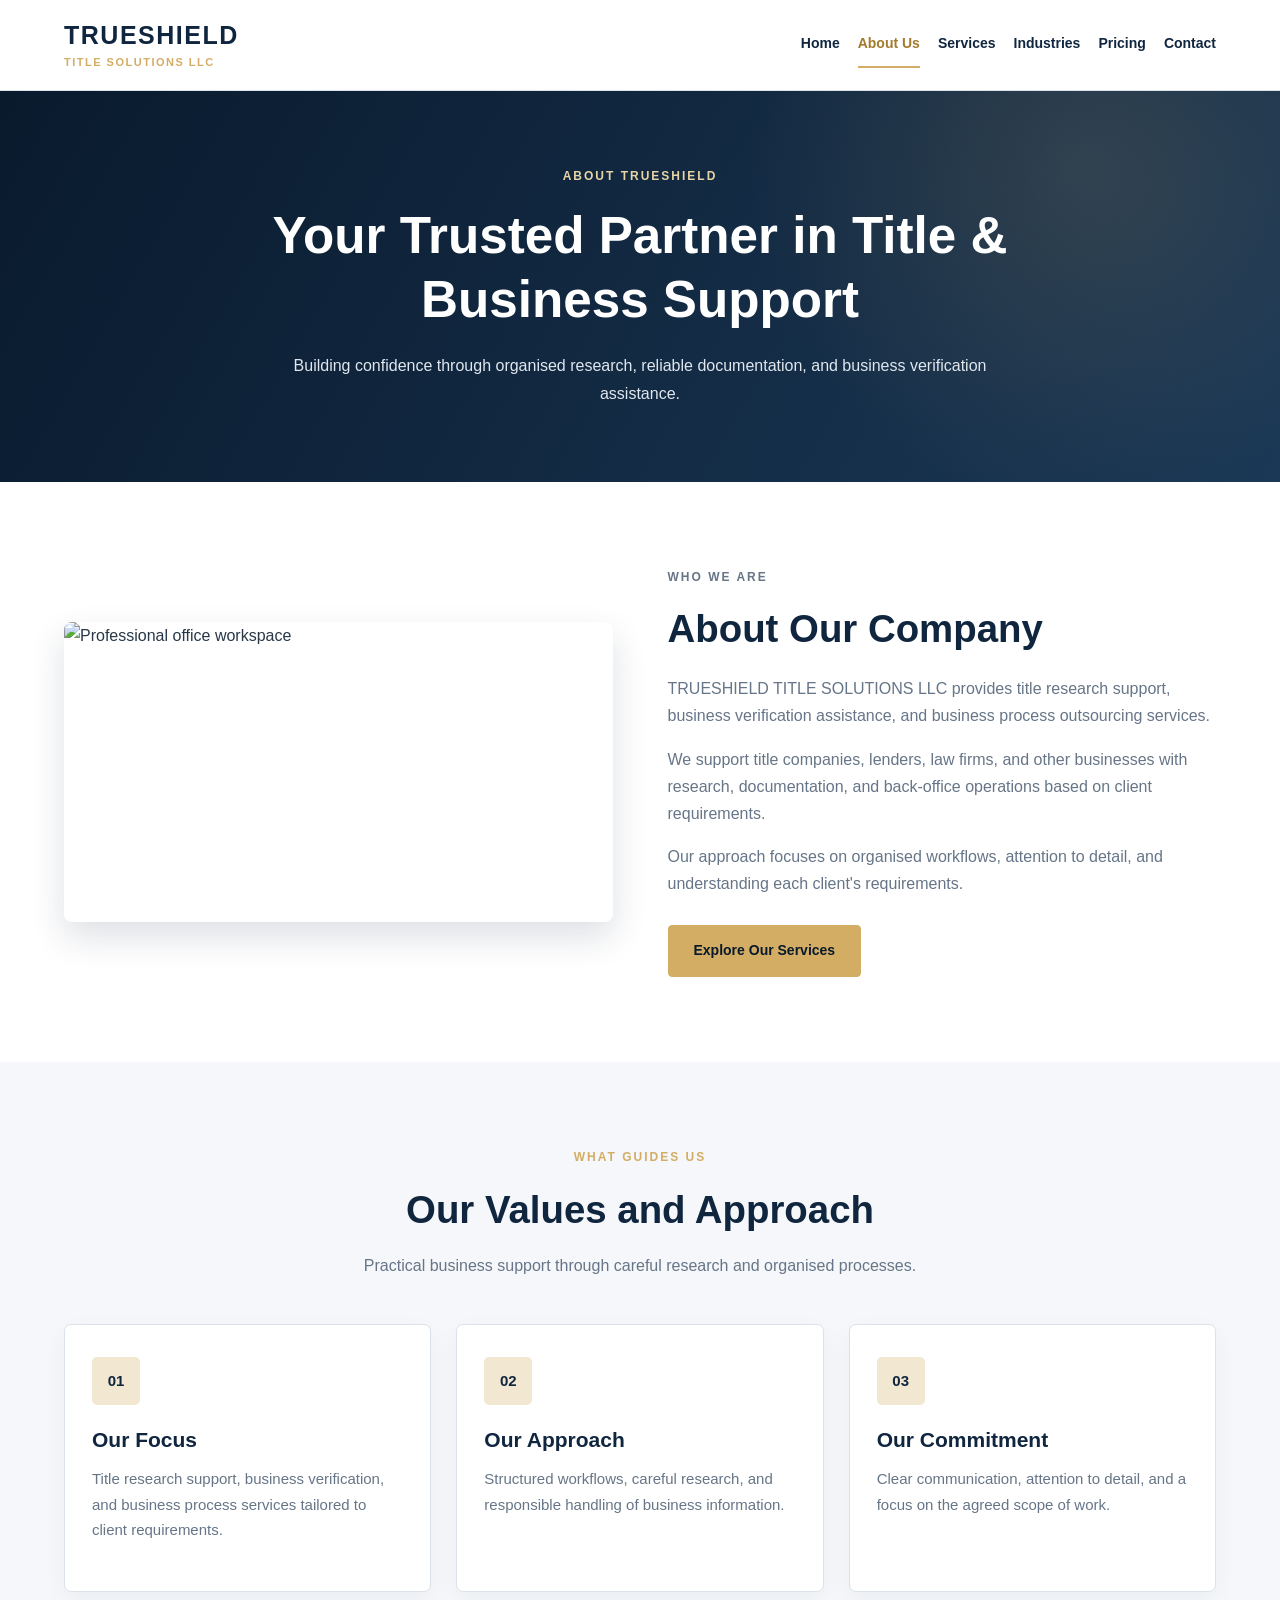
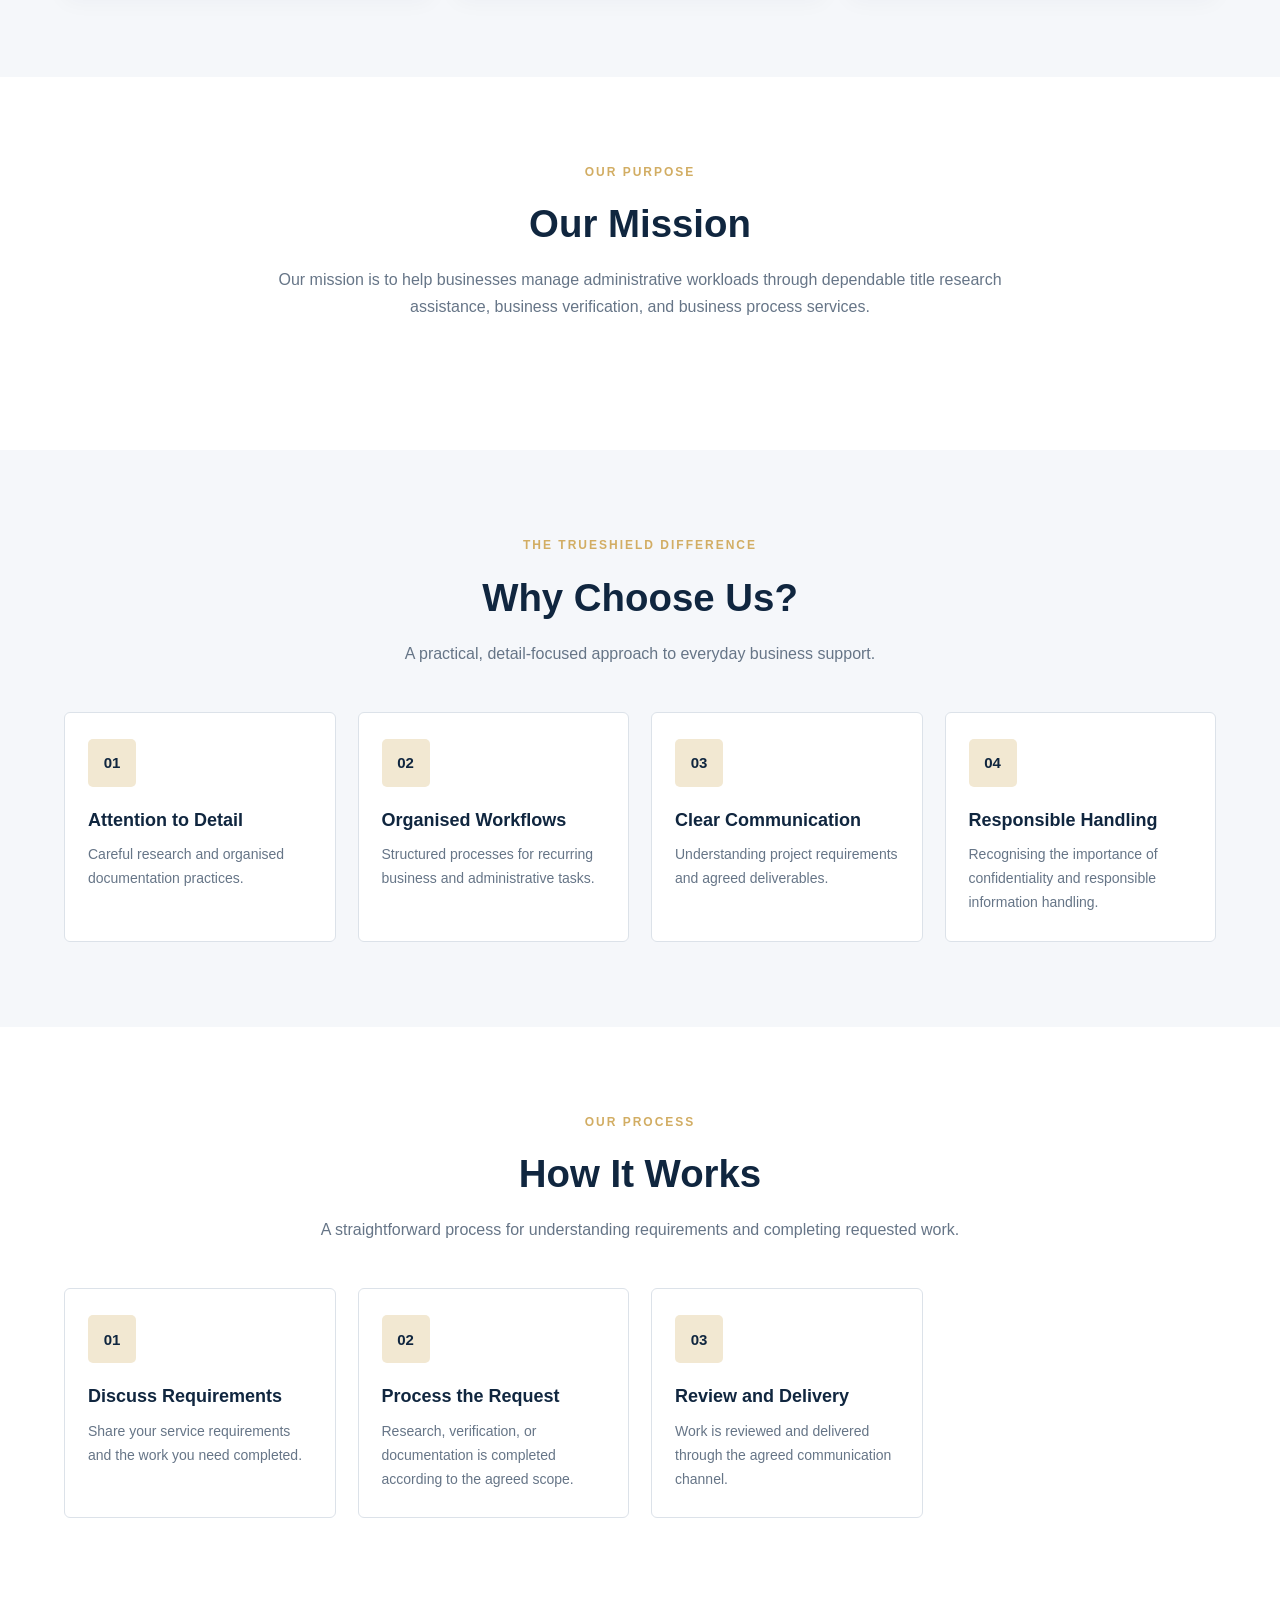
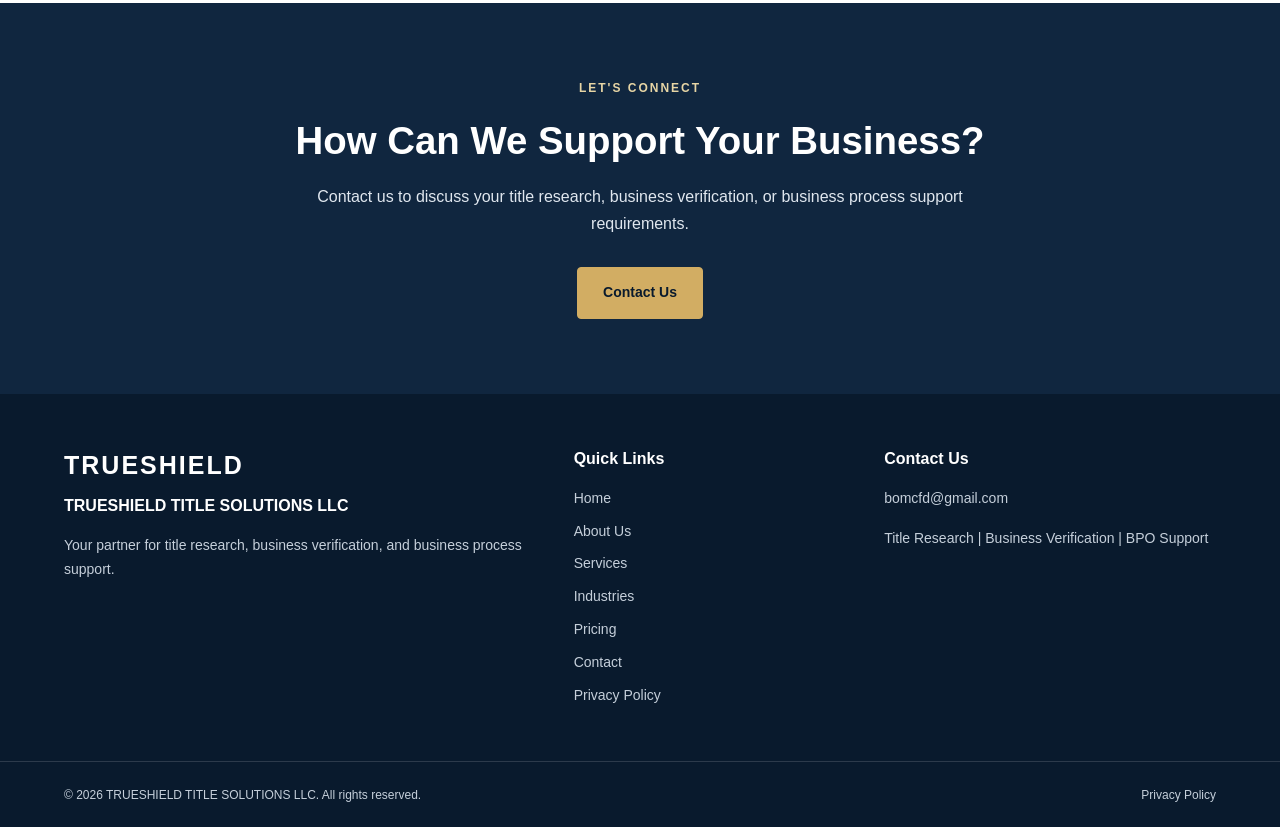
==== about.html @ 86b47855 "Add files via upload" ====
<!DOCTYPE html>
<html lang="en">
<head>
    <meta charset="UTF-8">
    <meta name="viewport" content="width=device-width, initial-scale=1.0">

    <title>About Us | TRUESHIELD TITLE SOLUTIONS LLC</title>
    <meta name="description" content="Learn about Trueshield Title Service LLC and our title research, business verification, and BPO support services.">

    <link rel="stylesheet" href="style.css">
</head>
<body>

<header class="site-header">
    <div class="container header-container">
        <a href="index.html" class="logo">
            TRUESHIELD
            <span>TITLE SOLUTIONS LLC</span>
        </a>

        <button class="menu-toggle" type="button"
                aria-expanded="false" aria-label="Toggle navigation">
            Menu
        </button>

        <nav class="main-nav" aria-label="Main navigation">
            <a href="index.html">Home</a>
            <a href="about.html" class="active">About Us</a>
            <a href="services.html">Services</a>
            <a href="industries.html">Industries</a>
            <a href="pricing.html">Pricing</a>
            <a href="contact.html">Contact</a>
        </nav>
    </div>
</header>

<main>

    <section class="page-hero">
        <div class="container">
            <p class="eyebrow">ABOUT TRUESHIELD</p>
            <h1>Your Trusted Partner in Title &amp; Business Support</h1>
            <p>
                Building confidence through organised research,
                reliable documentation, and business verification assistance.
            </p>
        </div>
    </section>

    <section class="section">
        <div class="container two-column">

            <div class="section-image">
                <img src="images/office.png"
                     alt="Professional office workspace">
            </div>

            <div class="section-content">
                <p class="eyebrow">WHO WE ARE</p>
                <h2>About Our Company</h2>

                <p>
                    TRUESHIELD TITLE SOLUTIONS LLC provides title research
                    support, business verification assistance, and
                    business process outsourcing services.
                </p>

                <p>
                    We support title companies, lenders, law firms,
                    and other businesses with research, documentation,
                    and back-office operations based on client requirements.
                </p>

                <p>
                    Our approach focuses on organised workflows,
                    attention to detail, and understanding each
                    client's requirements.
                </p>

                <a href="services.html" class="btn btn-primary">
                    Explore Our Services
                </a>
            </div>

        </div>
    </section>

    <section class="section section-light">
        <div class="container">

            <div class="section-heading">
                <p class="eyebrow">WHAT GUIDES US</p>
                <h2>Our Values and Approach</h2>
                <p>
                    Practical business support through careful research
                    and organised processes.
                </p>
            </div>

            <div class="card-grid">

                <article class="service-card">
                    <div class="card-icon">01</div>
                    <h3>Our Focus</h3>
                    <p>
                        Title research support, business verification,
                        and business process services tailored to
                        client requirements.
                    </p>
                </article>

                <article class="service-card">
                    <div class="card-icon">02</div>
                    <h3>Our Approach</h3>
                    <p>
                        Structured workflows, careful research,
                        and responsible handling of business information.
                    </p>
                </article>

                <article class="service-card">
                    <div class="card-icon">03</div>
                    <h3>Our Commitment</h3>
                    <p>
                        Clear communication, attention to detail,
                        and a focus on the agreed scope of work.
                    </p>
                </article>

            </div>
        </div>
    </section>

    <section class="section">
        <div class="container section-heading">
            <p class="eyebrow">OUR PURPOSE</p>
            <h2>Our Mission</h2>
            <p>
                Our mission is to help businesses manage administrative
                workloads through dependable title research assistance,
                business verification, and business process services.
            </p>
        </div>
    </section>

    <section class="section section-light">
        <div class="container">

            <div class="section-heading">
                <p class="eyebrow">THE TRUESHIELD DIFFERENCE</p>
                <h2>Why Choose Us?</h2>
                <p>
                    A practical, detail-focused approach to everyday
                    business support.
                </p>
            </div>

            <div class="feature-grid">

                <article class="feature-item">
                    <div class="card-icon">01</div>
                    <h3>Attention to Detail</h3>
                    <p>
                        Careful research and organised
                        documentation practices.
                    </p>
                </article>

                <article class="feature-item">
                    <div class="card-icon">02</div>
                    <h3>Organised Workflows</h3>
                    <p>
                        Structured processes for recurring
                        business and administrative tasks.
                    </p>
                </article>

                <article class="feature-item">
                    <div class="card-icon">03</div>
                    <h3>Clear Communication</h3>
                    <p>
                        Understanding project requirements
                        and agreed deliverables.
                    </p>
                </article>

                <article class="feature-item">
                    <div class="card-icon">04</div>
                    <h3>Responsible Handling</h3>
                    <p>
                        Recognising the importance of confidentiality
                        and responsible information handling.
                    </p>
                </article>

            </div>
        </div>
    </section>

    <section class="section">
        <div class="container">

            <div class="section-heading">
                <p class="eyebrow">OUR PROCESS</p>
                <h2>How It Works</h2>
                <p>
                    A straightforward process for understanding
                    requirements and completing requested work.
                </p>
            </div>

            <div class="feature-grid">

                <article class="feature-item">
                    <div class="card-icon">01</div>
                    <h3>Discuss Requirements</h3>
                    <p>
                        Share your service requirements and
                        the work you need completed.
                    </p>
                </article>

                <article class="feature-item">
                    <div class="card-icon">02</div>
                    <h3>Process the Request</h3>
                    <p>
                        Research, verification, or documentation
                        is completed according to the agreed scope.
                    </p>
                </article>

                <article class="feature-item">
                    <div class="card-icon">03</div>
                    <h3>Review and Delivery</h3>
                    <p>
                        Work is reviewed and delivered through
                        the agreed communication channel.
                    </p>
                </article>

            </div>
        </div>
    </section>

    <section class="cta-section">
        <div class="container cta-content">
            <p class="eyebrow">LET'S CONNECT</p>
            <h2>How Can We Support Your Business?</h2>
            <p>
                Contact us to discuss your title research,
                business verification, or business process
                support requirements.
            </p>
            <a class="btn btn-primary" href="contact.html">
                Contact Us
            </a>
        </div>
    </section>

</main>

<footer class="site-footer">
    <div class="container footer-grid">

        <div class="footer-about">
            <a href="index.html" class="footer-logo">TRUESHIELD</a>
            <h3>TRUESHIELD TITLE SOLUTIONS LLC</h3>
            <p>
                Your partner for title research, business verification,
                and business process support.
            </p>
        </div>

        <div class="footer-links">
            <h3>Quick Links</h3>
            <a href="index.html">Home</a>
            <a href="about.html">About Us</a>
            <a href="services.html">Services</a>
            <a href="industries.html">Industries</a>
            <a href="pricing.html">Pricing</a>
            <a href="contact.html">Contact</a>
            <a href="privacy.html">Privacy Policy</a>
        </div>

        <div class="footer-contact">
            <h3>Contact Us</h3>
            <p>
                <a href="bomcfd@gmail.com">
                    bomcfd@gmail.com
                </a>
            </p>
            <p>
                Title Research | Business Verification | BPO Support
            </p>
        </div>

    </div>

    <div class="footer-bottom">
        <div class="container footer-bottom-content">
            <p>
                &copy; 2026 TRUESHIELD TITLE SOLUTIONS LLC.
                All rights reserved.
            </p>
            <a href="privacy.html">Privacy Policy</a>
        </div>
    </div>
</footer>

<script src="script.js"></script>

</body>
</html>
---- style.css ----
/* ========================================
   TRUESHIELD TITLE SOLUTIONS LLC
   Main Website Styles
   ======================================== */

/* 1. Global Styles */

:root {
    --navy: #10263f;
    --navy-dark: #091a2d;
    --navy-light: #1b3856;
    --gold: #d2ad63;
    --gold-light: #e7d5a5;
    --white: #ffffff;
    --light-bg: #f5f7fa;
    --text: #283747;
    --muted: #667587;
    --border: #dce2e9;
}

* {
    margin: 0;
    padding: 0;
    box-sizing: border-box;
}

html {
    scroll-behavior: smooth;
    scroll-padding-top: 100px;
}

body {
    font-family: Arial, Helvetica, sans-serif;
    color: var(--text);
    background: var(--white);
    line-height: 1.7;
    font-size: 16px;
}

img {
    max-width: 100%;
    display: block;
}

a {
    color: inherit;
    text-decoration: none;
    transition: color 0.25s ease, background 0.25s ease;
}

p {
    margin-bottom: 16px;
}

h1,
h2,
h3,
h4 {
    line-height: 1.25;
    color: var(--navy);
    margin-bottom: 18px;
}

h1 {
    font-size: clamp(36px, 5vw, 62px);
}

h2 {
    font-size: clamp(28px, 3vw, 40px);
}

h3 {
    font-size: 21px;
}

.container {
    width: min(1160px, 90%);
    margin: 0 auto;
}

.section {
    padding: 85px 0;
}

.section-light {
    background: var(--light-bg);
}

.eyebrow {
    color: var(--gold);
    font-size: 12px;
    font-weight: 700;
    letter-spacing: 2px;
    text-transform: uppercase;
    margin-bottom: 18px;
}

.section-heading {
    max-width: 760px;
    margin: 0 auto 45px;
    text-align: center;
}

.section-heading > p:last-child {
    color: var(--muted);
}


/* 2. Header and Navigation */

.site-header {
    width: 100%;
    background: var(--white);
    border-bottom: 1px solid var(--border);
    position: relative;
    z-index: 10;
}

.header-container {
    min-height: 90px;
    display: flex;
    align-items: center;
    justify-content: space-between;
    gap: 28px;
}

.logo {
    display: inline-flex;
    flex-direction: column;
    color: var(--navy);
    font-size: 25px;
    font-weight: 800;
    line-height: 1.1;
    letter-spacing: 1.5px;
    flex-shrink: 0;
}

.logo span {
    margin-top: 6px;
    font-size: 10px;
    letter-spacing: 2.1px;
    color: var(--gold);
}

.main-nav {
    display: flex;
    flex-wrap: wrap;
    align-items: center;
    justify-content: flex-end;
    gap: 24px;
}

.main-nav a {
    font-size: 13px;
    font-weight: 700;
    color: var(--navy);
    padding: 10px 0;
    border-bottom: 2px solid transparent;
}

.main-nav a:hover,
.main-nav a.active {
    color: #a47a2c;
    border-bottom-color: var(--gold);
}


/* 3. Home Hero */

.hero {
    background:
        radial-gradient(
            circle at 90% 15%,
            rgba(210, 173, 99, 0.13),
            transparent 32%
        ),
        linear-gradient(120deg, var(--navy-dark), var(--navy-light));

    color: var(--white);
    padding: 90px 0 75px;
    overflow: hidden;
}

.hero-content {
    max-width: 1160px;
}

.hero .eyebrow {
    color: var(--gold-light);
}

.hero h1 {
    max-width: 790px;
    color: var(--white);
    margin-bottom: 24px;
}

.hero h1 span {
    display: block;
    color: var(--gold-light);
}

.hero-description {
    max-width: 720px;
    color: #e0e7ef;
    font-size: 18px;
    line-height: 1.9;
    margin-bottom: 30px;
}

.hero-buttons {
    display: flex;
    flex-wrap: wrap;
    gap: 15px;
    margin-bottom: 35px;
}


/* 4. Buttons */

.btn {
    display: inline-flex;
    align-items: center;
    justify-content: center;
    gap: 8px;
    min-height: 48px;
    padding: 13px 25px;
    border-radius: 4px;
    font-size: 14px;
    font-weight: 700;
    text-align: center;
    border: 1px solid transparent;
    cursor: pointer;
}

.btn-primary {
    color: var(--navy-dark);
    background: var(--gold);
    border-color: var(--gold);
}

.btn-primary:hover {
    background: var(--gold-light);
    border-color: var(--gold-light);
}

.btn-outline {
    color: var(--white);
    background: transparent;
    border-color: rgba(255, 255, 255, 0.55);
}

.btn-outline:hover {
    color: var(--navy);
    background: var(--white);
}

.hero-buttons .btn {
    min-width: 205px;
}

.center-button {
    text-align: center;
    margin-top: 38px;
}


/* 5. Hero Trust List */

.trust-list {
    display: flex;
    flex-wrap: wrap;
    gap: 12px 28px;
    list-style: none;
    color: #e6eaf0;
    font-size: 14px;
}

.trust-list li::before {
    content: "✓";
    color: var(--gold-light);
    font-weight: 700;
    margin-right: 9px;
}


/* 6. Two-Column Content */

.two-column {
    display: grid;
    grid-template-columns: 1fr 1fr;
    align-items: center;
    gap: 55px;
}

.section-content h2 {
    margin-bottom: 22px;
}

.section-content p {
    color: var(--muted);
}

.section-content .btn {
    margin-top: 12px;
}

.section-image img {
    width: 100%;
    min-height: 300px;
    max-height: 430px;
    object-fit: cover;
    border-radius: 8px;
    box-shadow: 0 15px 35px rgba(16, 38, 63, 0.14);
}


/* 7. Service Cards */

.card-grid {
    display: grid;
    grid-template-columns: repeat(3, minmax(0, 1fr));
    gap: 25px;
    align-items: stretch;
}

.service-card {
    display: flex;
    flex-direction: column;
    align-items: flex-start;
    background: var(--white);
    padding: 32px 27px;
    border: 1px solid var(--border);
    border-radius: 7px;
    box-shadow: 0 8px 25px rgba(16, 38, 63, 0.045);
    transition: transform 0.25s ease, box-shadow 0.25s ease;
}

.service-card:hover {
    transform: translateY(-5px);
    box-shadow: 0 15px 35px rgba(16, 38, 63, 0.10);
}

.card-icon {
    display: flex;
    align-items: center;
    justify-content: center;
    width: 48px;
    height: 48px;
    margin-bottom: 22px;
    color: var(--navy);
    background: #f2e8d2;
    border-radius: 5px;
    font-size: 15px;
    font-weight: 800;
}

.service-card h3 {
    margin-bottom: 13px;
}

.service-card p {
    color: var(--muted);
    font-size: 15px;
}

.service-card > a:not(.btn) {
    color: #997026;
    font-weight: 700;
    font-size: 14px;
    margin-top: auto;
    padding-top: 15px;
}

.service-card > a:not(.btn):hover {
    color: var(--navy);
}


/* 8. Features */

.feature-grid {
    display: grid;
    grid-template-columns: repeat(4, minmax(0, 1fr));
    gap: 22px;
}

.feature-item {
    padding: 26px 23px;
    border: 1px solid var(--border);
    border-radius: 6px;
    background: var(--white);
}

.feature-item h3 {
    font-size: 18px;
    margin-bottom: 12px;
}

.feature-item p {
    color: var(--muted);
    font-size: 14px;
    margin-bottom: 0;
}


/* 9. Inner Page Banner */

.page-hero {
    padding: 75px 0;
    text-align: center;
    color: var(--white);
    background:
        radial-gradient(
            circle at 85% 20%,
            rgba(210, 173, 99, 0.14),
            transparent 30%
        ),
        linear-gradient(120deg, var(--navy-dark), var(--navy-light));
}

.page-hero .eyebrow {
    color: var(--gold-light);
}

.page-hero h1 {
    max-width: 850px;
    margin: 0 auto 20px;
    color: var(--white);
    font-size: clamp(34px, 4vw, 52px);
}

.page-hero p:not(.eyebrow) {
    max-width: 760px;
    margin: 0 auto;
    color: #e0e7ef;
}


/* 10. Pricing Cards */

.pricing-card {
    padding: 35px 28px;
}

.pricing-card .btn {
    width: 100%;
    margin-top: 22px;
}

.pricing-features {
    list-style: none;
    width: 100%;
    margin: 5px 0 10px;
    color: var(--muted);
    font-size: 14px;
}

.pricing-features li {
    padding: 10px 0;
    border-bottom: 1px solid #edf0f4;
}

.pricing-features li::before {
    content: "✓";
    color: #a47a2c;
    font-weight: 800;
    margin-right: 10px;
}

.featured-card {
    border: 2px solid var(--gold);
}

.pricing-note {
    margin-top: 22px;
    color: #e0e7ef;
    font-size: 13px;
}


/* 11. Call to Action */

.cta-section {
    padding: 75px 0;
    background: var(--navy);
    color: var(--white);
    text-align: center;
}

.cta-content {
    max-width: 850px;
}

.cta-content .eyebrow {
    color: var(--gold-light);
}

.cta-content h2 {
    color: var(--white);
}

.cta-content > p:not(.eyebrow) {
    color: #e0e7ef;
    max-width: 700px;
    margin: 0 auto 25px;
}

.cta-content .btn {
    margin-top: 5px;
}


/* 12. Footer */

.site-footer {
    color: #e0e7ef;
    background: var(--navy-dark);
}

.footer-grid {
    display: grid;
    grid-template-columns: 1.4fr 0.8fr 1fr;
    gap: 45px;
    padding-top: 55px;
    padding-bottom: 45px;
}

.footer-logo {
    display: inline-block;
    color: var(--gold-light);
    font-size: 26px;
    font-weight: 800;
    letter-spacing: 2px;
    margin-bottom: 15px;
}

.footer-about h3,
.footer-links h3,
.footer-contact h3 {
    color: var(--white);
    font-size: 16px;
    margin-bottom: 18px;
}

.footer-about p,
.footer-contact p {
    color: #c5cfda;
    font-size: 14px;
}

.footer-links {
    display: flex;
    flex-direction: column;
    align-items: flex-start;
}

.footer-links a {
    color: #c5cfda;
    font-size: 14px;
    margin-bottom: 9px;
}

.footer-links a:hover,
.footer-contact a:hover {
    color: var(--gold-light);
}

.footer-contact a {
    overflow-wrap: anywhere;
}

.footer-bottom {
    border-top: 1px solid rgba(255, 255, 255, 0.14);
}

.footer-bottom-content {
    min-height: 65px;
    display: flex;
    align-items: center;
    justify-content: space-between;
    gap: 15px;
}

.footer-bottom p,
.footer-bottom a {
    margin-bottom: 0;
    color: #c5cfda;
    font-size: 12px;
}


/* 13. Other Page Content Helpers */

.content-image {
    width: 100%;
    border-radius: 8px;
}

.content-list {
    padding-left: 22px;
    margin-bottom: 20px;
}

.content-list li {
    margin-bottom: 10px;
}

.contact-card {
    background: var(--white);
    border: 1px solid var(--border);
    border-radius: 7px;
    padding: 28px;
}


/* 14. Responsive Design: Tablets */

@media (max-width: 950px) {
    .header-container {
        flex-direction: column;
        justify-content: center;
        padding-top: 20px;
        padding-bottom: 18px;
        gap: 15px;
    }

    .main-nav {
        justify-content: center;
        gap: 10px 22px;
    }

    .two-column {
        gap: 30px;
    }

    .card-grid {
        grid-template-columns: repeat(2, minmax(0, 1fr));
    }

    .feature-grid {
        grid-template-columns: repeat(2, minmax(0, 1fr));
    }

    .footer-grid {
        grid-template-columns: repeat(2, minmax(0, 1fr));
    }
}


/* 15. Responsive Design: Mobile */

@media (max-width: 600px) {
    body {
        font-size: 15px;
    }

    .container {
        width: 90%;
    }

    .section {
        padding: 58px 0;
    }

    .header-container {
        min-height: auto;
        padding-top: 18px;
        padding-bottom: 15px;
    }

    .logo {
        font-size: 23px;
    }

    .main-nav {
        width: 100%;
        gap: 5px 15px;
    }

    .main-nav a {
        font-size: 12px;
        padding: 7px 0;
    }

    .hero {
        padding: 60px 0 48px;
    }

    .hero h1 {
        font-size: 38px;
    }

    .hero-description {
        font-size: 16px;
        line-height: 1.8;
    }

    .hero-buttons {
        flex-direction: column;
    }

    .hero-buttons .btn {
        width: 100%;
    }

    .trust-list {
        flex-direction: column;
        gap: 8px;
    }

    .two-column {
        grid-template-columns: 1fr;
        gap: 30px;
    }

    .section-image img {
        min-height: 220px;
    }

    .card-grid,
    .feature-grid,
    .footer-grid {
        grid-template-columns: 1fr;
    }

    .section-heading {
        margin-bottom: 30px;
    }

    .page-hero {
        padding: 55px 0;
    }

    .page-hero h1 {
        font-size: 34px;
    }

    .service-card {
        padding: 26px 22px;
    }

    .cta-section {
        padding: 55px 0;
    }

    .footer-grid {
        gap: 25px;
        padding-top: 40px;
        padding-bottom: 35px;
    }

    .footer-bottom-content {
        flex-direction: column;
        justify-content: center;
        text-align: center;
        padding-top: 18px;
        padding-bottom: 18px;
    }
}


/* 16. Small Mobile Screens */

@media (max-width: 380px) {
    .container {
        width: 92%;
    }

    .logo {
        font-size: 20px;
    }

    .logo span {
        font-size: 9px;
    }

    .main-nav {
        gap: 5px 11px;
    }

    .main-nav a {
        font-size: 11px;
    }

    .hero h1 {
        font-size: 32px;
    }

    .btn {
        padding: 12px 16px;
        font-size: 13px;
    }
}

/* BPO Services Page - Cleaner Layout */

.bpo-services .card-grid {
    grid-template-columns: repeat(2, minmax(0, 1fr));
    gap: 28px;
}

.bpo-services .service-card {
    padding: 30px;
    box-shadow: none;
}

.bpo-services .service-card:hover {
    transform: translateY(-3px);
}

.bpo-services .feature-grid {
    grid-template-columns: repeat(3, minmax(0, 1fr));
    gap: 25px;
}

.bpo-services .feature-item {
    background: transparent;
    border: none;
    border-top: 2px solid var(--gold);
    border-radius: 0;
    padding: 22px 8px;
}

.bpo-services .section-heading {
    margin-bottom: 35px;
}

.bpo-services .section-heading h2 {
    margin-bottom: 12px;
}

.bpo-services .section-heading > p:last-child {
    margin-bottom: 0;
}

@media (max-width: 650px) {
    .bpo-services .card-grid,
    .bpo-services .feature-grid {
        grid-template-columns: 1fr;
        gap: 18px;
    }

    .bpo-services .service-card {
        padding: 25px 22px;
    }
}

/* INDUSTRIES PAGE IMAGE - SHOW THE FULL IMAGE */

.industries-image-section {
    padding-top: 30px;
    padding-bottom: 50px;
}

.industries-page-image {
    display: block;
    width: 100%;
    max-width: 1000px;
    height: auto;
    max-height: none;
    object-fit: contain;
    object-position: center;
    margin: 0 auto;
    border-radius: 16px;
}

/* Mobile image sizing */
@media (max-width: 768px) {
    .industries-image-section {
        padding-top: 20px;
        padding-bottom: 30px;
    }

    .industries-page-image {
        width: 100%;
        height: auto;
        border-radius: 10px;
    }
}
css
/* FIX TRUESHIELD LOGO TEXT */

.logo {
    display: inline-flex;
    flex-direction: column;
    align-items: flex-start;
    color: #0b1f3a;
    text-decoration: none;
    font-size: 25px;
    font-weight: 800;
    line-height: 1.2;
    white-space: normal;
}

.logo span {
    display: block;
    visibility: visible;
    opacity: 1;
    font-size: 12px;
    font-weight: 600;
    letter-spacing: 2px;
    line-height: 1.5;
}

/* Footer logo */
.footer-logo {
    color: #ffffff;
}

.footer-logo span {
    color: #d4af62;
}
/* Header logo */
.site-header .logo {
    display: inline-flex;
    flex-direction: column;
    align-items: flex-start;
    text-decoration: none;
    line-height: 1.2;
}

.site-header .logo span {
    display: block;
    font-size: 12px;
    font-weight: 600;
    letter-spacing: 2px;
    line-height: 1.5;
}

/* Footer logo */
.footer-logo {
    display: inline-flex;
    flex-direction: column;
    align-items: flex-start;
    text-decoration: none;
    line-height: 1.2;
}

.footer-logo span {
    display: block;
    font-size: 12px;
    font-weight: 600;
    letter-spacing: 2px;
    line-height: 1.5;
}
css
/* ==========================================
   CONTACT PAGE DESIGN
========================================== */

.contact-hero {
    padding: 95px 0;
    color: #ffffff;
    background:
        radial-gradient(circle at 85% 20%, rgba(212, 175, 98, 0.20), transparent 32%),
        linear-gradient(125deg, #08172d, #12345a);
}

.contact-hero-content {
    max-width: 850px;
}

.contact-hero .eyebrow {
    color: #e1bd72;
    font-weight: 700;
    letter-spacing: 2px;
}

.contact-hero h1 {
    max-width: 780px;
    margin: 15px 0 20px;
    color: #ffffff;
    font-size: clamp(36px, 5vw, 58px);
    line-height: 1.12;
}

.contact-hero-content > p:not(.eyebrow) {
    max-width: 680px;
    margin-bottom: 30px;
    color: #e0e7f0;
    font-size: 17px;
    line-height: 1.8;
}

.contact-hero .button {
    display: inline-block;
    padding: 14px 25px;
    color: #10233f;
    background: #e1bd72;
    border-radius: 6px;
    font-weight: 700;
    text-decoration: none;
}

.contact-hero .button:hover {
    background: #f0d394;
}

.contact-intro {
    padding-top: 75px;
    padding-bottom: 75px;
}

.contact-info-grid {
    display: grid;
    grid-template-columns: repeat(3, minmax(0, 1fr));
    gap: 24px;
    margin-top: 40px;
}

.contact-info-card {
    padding: 30px 25px;
    background: #ffffff;
    border: 1px solid #e4e9f0;
    border-radius: 12px;
    box-shadow: 0 8px 28px rgba(11, 31, 58, 0.06);
    overflow-wrap: anywhere;
}

.contact-icon {
    display: flex;
    align-items: center;
    justify-content: center;
    width: 52px;
    height: 52px;
    margin-bottom: 20px;
    color: #b58b3c;
    background: #fbf4e6;
    border-radius: 10px;
}

.contact-icon svg {
    width: 27px;
    height: 27px;
}

.contact-info-card h3 {
    margin: 0 0 12px;
    color: #10233f;
    font-size: 20px;
}

.contact-info-card p {
    color: #5c6878;
    line-height: 1.7;
}

.contact-info-card a {
    display: inline-block;
    margin-top: 8px;
    color: #173e69;
    font-weight: 600;
    text-decoration: none;
    overflow-wrap: anywhere;
}

.contact-info-card a:hover {
    color: #a57b2e;
}

.contact-form-layout {
    display: grid;
    grid-template-columns: minmax(0, 0.85fr) minmax(0, 1.15fr);
    gap: 55px;
    align-items: start;
}

.contact-form-info {
    padding-top: 20px;
}

.contact-form-info h2,
.form-heading h2 {
    margin: 10px 0 18px;
    color: #10233f;
    font-size: clamp(28px, 3vw, 38px);
    line-height: 1.25;
}

.contact-form-info > p:not(.eyebrow) {
    color: #5c6878;
    line-height: 1.8;
}

.contact-promise {
    display: flex;
    align-items: flex-start;
    gap: 15px;
    margin-top: 30px;
}

.promise-check {
    display: flex;
    flex: 0 0 32px;
    align-items: center;
    justify-content: center;
    width: 32px;
    height: 32px;
    color: #87621f;
    background: #f7edda;
    border-radius: 50%;
    font-weight: 700;
}

.contact-promise h3 {
    margin: 0 0 6px;
    color: #10233f;
    font-size: 17px;
}

.contact-promise p {
    margin: 0;
    color: #5c6878;
    line-height: 1.7;
}

.contact-form-card {
    padding: 36px;
    background: #ffffff;
    border: 1px solid #e4e9f0;
    border-radius: 14px;
    box-shadow: 0 12px 35px rgba(11, 31, 58, 0.08);
}

.form-heading {
    margin-bottom: 25px;
}

.form-heading > p:last-child {
    color: #667386;
    font-size: 14px;
}

.contact-form .form-row {
    display: grid;
    grid-template-columns: repeat(2, minmax(0, 1fr));
    gap: 18px;
}

.contact-form .form-group {
    display: flex;
    flex-direction: column;
    gap: 8px;
    margin-bottom: 20px;
}

.contact-form label {
    color: #182c46;
    font-size: 14px;
    font-weight: 600;
}

.contact-form input,
.contact-form select,
.contact-form textarea {
    box-sizing: border-box;
    width: 100%;
    min-width: 0;
    padding: 13px 14px;
    color: #1b2b41;
    background: #ffffff;
    border: 1px solid #d5dde7;
    border-radius: 7px;
    font: inherit;
    font-size: 14px;
}

.contact-form input,
.contact-form select {
    min-height: 48px;
}

.contact-form textarea {
    min-height: 135px;
    resize: vertical;
}

.contact-form input:focus,
.contact-form select:focus,
.contact-form textarea:focus {
    outline: 2px solid rgba(181, 139, 60, 0.25);
    border-color: #b58b3c;
}

.contact-form .form-submit {
    display: flex;
    width: 100%;
    align-items: center;
    justify-content: center;
    gap: 12px;
    padding: 15px 20px;
    color: #ffffff;
    background: #102b4c;
    border: 0;
    border-radius: 7px;
    font: inherit;
    font-weight: 700;
    cursor: pointer;
}

.contact-form .form-submit:hover {
    background: #1a426e;
}

.contact-form .form-note {
    margin-top: 15px;
    color: #6b7583;
    font-size: 12px;
    line-height: 1.7;
}

.contact-bottom-cta {
    padding: 70px 20px;
    color: #ffffff;
    text-align: center;
    background: linear-gradient(120deg, #0a1c34, #173d66);
}

.contact-bottom-cta .container {
    max-width: 800px;
}

.contact-bottom-cta .eyebrow {
    color: #e1bd72;
    font-weight: 700;
    letter-spacing: 2px;
}

.contact-bottom-cta h2 {
    margin: 12px 0 16px;
    color: #ffffff;
    font-size: clamp(28px, 4vw, 40px);
    line-height: 1.25;
}

.contact-bottom-cta p:not(.eyebrow) {
    margin-bottom: 25px;
    color: #e0e7f0;
    line-height: 1.8;
}

.contact-bottom-cta .button-light {
    display: inline-block;
    padding: 14px 24px;
    color: #10233f;
    background: #e1bd72;
    border-radius: 6px;
    font-weight: 700;
    text-decoration: none;
}

.contact-bottom-cta .button-light:hover {
    background: #f0d394;
}

/* Contact page responsive layout */
@media (max-width: 900px) {
    .contact-info-grid {
        grid-template-columns: repeat(2, minmax(0, 1fr));
    }

    .contact-form-layout {
        grid-template-columns: 1fr;
        gap: 35px;
    }
}

@media (max-width: 600px) {
    .contact-hero {
        padding: 65px 0;
    }

    .contact-info-grid {
        grid-template-columns: 1fr;
    }

    .contact-form-card {
        padding: 24px 18px;
    }

    .contact-form .form-row {
        grid-template-columns: 1fr;
        gap: 0;
    }

    .contact-bottom-cta {
        padding: 55px 15px;
    }
}
css
/* =====================================
   TRUESHIELD CONTACT PAGE - CLEAN LAYOUT
===================================== */

.contact-hero,
.contact-hero * {
    box-sizing: border-box;
}

.contact-hero {
    padding: 80px 0;
    background: linear-gradient(120deg, #0b1f3a, #183c62);
    color: #ffffff;
}

.contact-hero-content {
    max-width: 850px;
    margin: 0 auto;
}

.contact-hero h1 {
    margin: 14px 0 20px;
    color: #ffffff;
    font-size: clamp(34px, 5vw, 54px);
    line-height: 1.2;
}

.contact-hero-content > p:not(.eyebrow) {
    max-width: 680px;
    margin-bottom: 28px;
    color: #e8edf5;
    font-size: 17px;
    line-height: 1.8;
}

.contact-hero .eyebrow,
.contact-bottom-cta .eyebrow {
    color: #e1bd72;
    letter-spacing: 2px;
    font-weight: 700;
}

.contact-hero .button,
.contact-bottom-cta .button-light {
    display: inline-block;
    padding: 14px 24px;
    border-radius: 6px;
    background: #dfb967;
    color: #10233f;
    font-weight: 700;
    text-decoration: none;
}

.contact-hero .button:hover,
.contact-bottom-cta .button-light:hover {
    background: #f0d394;
}

.contact-intro {
    padding-top: 65px;
    padding-bottom: 70px;
}

.contact-info-grid {
    display: grid;
    grid-template-columns: repeat(3, minmax(0, 1fr));
    gap: 24px;
    margin-top: 38px;
}

.contact-info-card {
    min-width: 0;
    padding: 28px;
    background: #ffffff;
    border: 1px solid #e3e8ef;
    border-radius: 12px;
    box-shadow: 0 6px 22px rgba(11, 31, 58, 0.06);
}

.contact-icon {
    display: flex;
    align-items: center;
    justify-content: center;
    width: 50px;
    height: 50px;
    margin-bottom: 20px;
    border-radius: 10px;
    background: #f8f0df;
    color: #a67b2d;
}

.contact-icon svg {
    width: 26px;
    height: 26px;
}

.contact-info-card h3 {
    margin: 0 0 12px;
    color: #10233f;
    font-size: 20px;
    line-height: 1.4;
}

.contact-info-card p {
    color: #5d6878;
    font-size: 15px;
    line-height: 1.8;
}

.contact-info-card a {
    color: #174775;
    font-weight: 600;
    line-height: 1.8;
    overflow-wrap: anywhere;
    text-decoration: none;
}

.contact-info-card a:hover {
    color: #a67b2d;
}

.contact-form-layout {
    display: grid;
    grid-template-columns: minmax(0, 0.9fr) minmax(0, 1.1fr);
    align-items: start;
    gap: 45px;
}

.contact-form-info {
    min-width: 0;
    padding-top: 18px;
}

.contact-form-info h2,
.form-heading h2 {
    margin: 12px 0 16px;
    color: #10233f;
    font-size: clamp(27px, 3vw, 36px);
    line-height: 1.3;
}

.contact-form-info > p:not(.eyebrow) {
    color: #5d6878;
    line-height: 1.8;
}

.contact-promise {
    display: flex;
    align-items: flex-start;
    gap: 14px;
    margin-top: 26px;
}

.promise-check {
    display: flex;
    flex: 0 0 32px;
    align-items: center;
    justify-content: center;
    width: 32px;
    height: 32px;
    border-radius: 50%;
    background: #f8f0df;
    color: #85611e;
    font-weight: 700;
}

.contact-promise h3 {
    margin: 2px 0 7px;
    color: #10233f;
    font-size: 17px;
    line-height: 1.4;
}

.contact-promise p {
    margin: 0;
    color: #5d6878;
    font-size: 15px;
    line-height: 1.7;
}

.contact-form-card {
    box-sizing: border-box;
    min-width: 0;
    padding: 32px;
    background: #ffffff;
    border: 1px solid #e1e7ef;
    border-radius: 12px;
    box-shadow: 0 8px 28px rgba(11, 31, 58, 0.07);
}

.form-heading {
    margin-bottom: 25px;
}

.form-heading .eyebrow {
    color: #a67b2d;
    font-weight: 700;
    letter-spacing: 1.5px;
}

.form-heading > p:last-child {
    color: #687486;
    font-size: 14px;
}

.contact-form .form-row {
    display: grid;
    grid-template-columns: repeat(2, minmax(0, 1fr));
    gap: 16px;
}

.contact-form .form-group {
    display: flex;
    flex-direction: column;
    gap: 8px;
    min-width: 0;
    margin-bottom: 20px;
}

.contact-form label {
    color: #172b45;
    font-size: 14px;
    font-weight: 600;
}

.contact-form input,
.contact-form select,
.contact-form textarea {
    box-sizing: border-box;
    display: block;
    width: 100%;
    max-width: 100%;
    min-width: 0;
    padding: 13px 14px;
    border: 1px solid #d5dde7;
    border-radius: 6px;
    background: #ffffff;
    color: #172b45;
    font-family: Arial, sans-serif;
    font-size: 15px;
    line-height: 1.5;
}

.contact-form input,
.contact-form select {
    min-height: 48px;
}

.contact-form textarea {
    min-height: 135px;
    resize: vertical;
}

.contact-form input:focus,
.contact-form select:focus,
.contact-form textarea:focus {
    outline: 2px solid rgba(181, 139, 60, 0.2);
    border-color: #b58b3c;
}

.contact-form .form-submit {
    display: flex;
    align-items: center;
    justify-content: center;
    gap: 12px;
    width: 100%;
    padding: 15px 20px;
    border: 0;
    border-radius: 6px;
    background: #102b4c;
    color: #ffffff;
    font-family: Arial, sans-serif;
    font-size: 15px;
    font-weight: 700;
    cursor: pointer;
}

.contact-form .form-submit:hover {
    background: #1b426c;
}

.contact-form .form-note {
    margin-top: 14px;
    color: #687486;
    font-size: 12px;
    line-height: 1.7;
}

.contact-bottom-cta {
    padding: 65px 20px;
    background: #102b4c;
    color: #ffffff;
    text-align: center;
}

.contact-bottom-cta .container {
    max-width: 780px;
}

.contact-bottom-cta h2 {
    margin: 12px 0 16px;
    color: #ffffff;
    font-size: clamp(27px, 4vw, 38px);
    line-height: 1.3;
}

.contact-bottom-cta p:not(.eyebrow) {
    margin-bottom: 25px;
    color: #e5ebf3;
    line-height: 1.8;
}

/* Keep the footer logo readable */
.site-footer .footer-logo {
    display: inline-flex;
    flex-direction: column;
    align-items: flex-start;
    gap: 3px;
    color: #ffffff;
    text-decoration: none;
    line-height: 1.3;
}

.site-footer .footer-logo span {
    display: block;
    color: #dfb967;
    font-size: 11px;
    letter-spacing: 1.5px;
}

/* Tablet */
@media (max-width: 900px) {
    .contact-info-grid {
        grid-template-columns: repeat(2, minmax(0, 1fr));
    }

    .contact-form-layout {
        grid-template-columns: 1fr;
        gap: 30px;
    }
}

/* Mobile */
@media (max-width: 600px) {
    .contact-hero {
        padding: 55px 0;
    }

    .contact-intro {
        padding-top: 45px;
        padding-bottom: 45px;
    }

    .contact-info-grid {
        grid-template-columns: 1fr;
        gap: 18px;
    }

    .contact-info-card {
        padding: 24px;
    }

    .contact-form-card {
        padding: 23px 18px;
    }

    .contact-form .form-row {
        grid-template-columns: 1fr;
        gap: 0;
    }

    .contact-bottom-cta {
        padding: 48px 18px;
    }
}

/* ===== CONTACT PAGE LAYOUT ===== */

.contact-hero {
    padding: 90px 20px;
    background: #102b4e;
    color: #ffffff;
}

.contact-hero-content {
    max-width: 850px;
    margin: 0 auto;
    text-align: center;
}

.contact-hero h1 {
    max-width: 800px;
    margin: 16px auto;
    color: #ffffff;
    font-size: clamp(34px, 5vw, 52px);
    line-height: 1.2;
}

.contact-hero-content > p:not(.eyebrow) {
    max-width: 680px;
    margin: 0 auto 28px;
    color: #e3eaf2;
    font-size: 17px;
    line-height: 1.8;
}

.contact-hero .eyebrow,
.contact-bottom-cta .eyebrow {
    color: #e6bd65;
    letter-spacing: 2px;
    font-size: 13px;
    font-weight: 700;
}

.contact-intro {
    padding-top: 75px;
    padding-bottom: 75px;
}

.contact-info-grid {
    display: grid;
    grid-template-columns: repeat(3, minmax(0, 1fr));
    gap: 24px;
    margin-top: 40px;
}

.contact-info-card {
    min-width: 0;
    padding: 30px 24px;
    background: #ffffff;
    border: 1px solid #e2e8f0;
    border-radius: 14px;
    box-shadow: 0 8px 24px rgba(16, 43, 78, 0.07);
    overflow-wrap: anywhere;
}

.contact-icon {
    display: flex;
    align-items: center;
    justify-content: center;
    width: 48px;
    height: 48px;
    margin-bottom: 20px;
    border-radius: 12px;
    background: #edf3fa;
    color: #102b4e;
    font-size: 25px;
    font-weight: 700;
}

.contact-info-card h3 {
    margin: 0 0 12px;
    color: #102b4e;
    font-size: 21px;
    line-height: 1.4;
}

.contact-info-card p {
    margin: 0 0 18px;
    color: #5c6878;
    font-size: 15px;
    line-height: 1.8;
}

.contact-info-card a,
.footer-contact a {
    color: #174f88;
    font-weight: 600;
    line-height: 1.8;
    overflow-wrap: anywhere;
}

.contact-form-layout {
    display: grid;
    grid-template-columns: minmax(0, 0.85fr) minmax(0, 1.15fr);
    align-items: start;
    gap: 55px;
}

.contact-form-info {
    padding-top: 20px;
}

.contact-form-info h2,
.form-heading h2 {
    margin: 12px 0 18px;
    color: #102b4e;
    font-size: clamp(27px, 3vw, 36px);
    line-height: 1.3;
}

.contact-form-info > p:not(.eyebrow) {
    color: #5c6878;
    line-height: 1.9;
}

.contact-promise {
    display: flex;
    align-items: flex-start;
    gap: 15px;
    margin-top: 28px;
}

.promise-check {
    display: flex;
    flex: 0 0 30px;
    align-items: center;
    justify-content: center;
    width: 30px;
    height: 30px;
    border-radius: 50%;
    background: #e6bd65;
    color: #102b4e;
    font-weight: 700;
}

.contact-promise h3 {
    margin: 0 0 6px;
    color: #102b4e;
    font-size: 17px;
    line-height: 1.5;
}

.contact-promise p {
    margin: 0;
    color: #5c6878;
    font-size: 14px;
    line-height: 1.8;
}

.contact-form-card {
    min-width: 0;
    padding: 38px;
    background: #ffffff;
    border: 1px solid #e2e8f0;
    border-radius: 16px;
    box-shadow: 0 12px 35px rgba(16, 43, 78, 0.08);
}

.form-heading {
    margin-bottom: 28px;
}

.form-heading > p:last-child {
    color: #697586;
    font-size: 14px;
    line-height: 1.7;
}

.contact-form .form-row {
    display: grid;
    grid-template-columns: repeat(2, minmax(0, 1fr));
    gap: 18px;
}

.contact-form .form-group {
    display: flex;
    flex-direction: column;
    min-width: 0;
    gap: 8px;
    margin-bottom: 22px;
}

.contact-form label {
    color: #26384d;
    font-size: 14px;
    font-weight: 700;
    line-height: 1.5;
}

.contact-form input,
.contact-form select,
.contact-form textarea {
    display: block;
    width: 100%;
    min-width: 0;
    padding: 13px 14px;
    border: 1px solid #ccd5e0;
    border-radius: 8px;
    background: #ffffff;
    color: #243247;
    font: inherit;
    font-size: 15px;
    line-height: 1.5;
    box-sizing: border-box;
}

.contact-form input,
.contact-form select {
    min-height: 48px;
}

.contact-form textarea {
    min-height: 140px;
    resize: vertical;
}

.contact-form input:focus,
.contact-form select:focus,
.contact-form textarea:focus {
    outline: 2px solid #9dbce0;
    outline-offset: 2px;
    border-color: #174f88;
}

.contact-form .form-submit {
    display: inline-flex;
    align-items: center;
    justify-content: center;
    gap: 10px;
    width: 100%;
    min-height: 52px;
    border: 0;
    cursor: pointer;
    font: inherit;
    font-weight: 700;
}

.contact-form .form-note {
    margin: 16px 0 0;
    color: #697586;
    font-size: 12px;
    line-height: 1.7;
}

.contact-bottom-cta {
    padding: 70px 20px;
    background: #102b4e;
    color: #ffffff;
    text-align: center;
}

.contact-bottom-cta .container {
    max-width: 850px;
    margin: 0 auto;
}

.contact-bottom-cta h2 {
    margin: 14px 0;
    color: #ffffff;
    font-size: clamp(27px, 4vw, 38px);
    line-height: 1.35;
}

.contact-bottom-cta p:not(.eyebrow) {
    margin: 0 auto 25px;
    color: #e3eaf2;
    line-height: 1.8;
}

.contact-bottom-cta .button-light {
    display: inline-flex;
    align-items: center;
    justify-content: center;
    padding: 14px 25px;
    border-radius: 7px;
    background: #e6bd65;
    color: #102b4e;
    font-weight: 700;
    text-decoration: none;
}

.footer-logo {
    display: inline-flex;
    flex-direction: column;
    gap: 5px;
    color: #ffffff;
    font-size: 25px;
    font-weight: 800;
    line-height: 1.2;
    text-decoration: none;
}

.footer-logo span {
    font-size: 12px;
    letter-spacing: 2px;
}

/* ===== RESPONSIVE CONTACT PAGE ===== */

@media (max-width: 900px) {
    .contact-info-grid {
        grid-template-columns: repeat(2, minmax(0, 1fr));
    }

    .contact-form-layout {
        grid-template-columns: 1fr;
        gap: 35px;
    }

    .contact-form-info {
        padding-top: 0;
    }
}

@media (max-width: 600px) {
    .contact-hero {
        padding: 65px 18px;
    }

    .contact-intro {
        padding-top: 50px;
        padding-bottom: 50px;
    }

    .contact-info-grid {
        grid-template-columns: 1fr;
        gap: 18px;
        margin-top: 28px;
    }

    .contact-info-card {
        padding: 25px 20px;
    }

    .contact-form-card {
        padding: 25px 18px;
    }

    .contact-form .form-row {
        grid-template-columns: 1fr;
        gap: 0;
    }

    .contact-bottom-cta {
        padding: 55px 18px;
    }
}

/* ===== FIX HEADER AND MENU POSITION ON ALL PAGES ===== */

.site-header {
    width: 100%;
    position: relative;
    z-index: 1000;
}

.header-container {
    display: flex;
    align-items: center;
    justify-content: space-between;
    gap: 24px;
    width: 100%;
    box-sizing: border-box;
}

.logo {
    display: flex;
    flex-direction: column;
    flex-shrink: 0;
    line-height: 1.2;
    text-decoration: none;
}

.logo span {
    display: block;
    font-size: 12px;
    letter-spacing: 1.5px;
    margin-top: 4px;
}

.main-nav {
    display: flex;
    align-items: center;
    justify-content: flex-end;
    gap: 22px;
    margin-left: auto;
}

.menu-toggle {
    display: none;
    align-items: center;
    justify-content: center;
    margin-left: auto;
    padding: 9px 12px;
    border: 1px solid #d8e0ea;
    border-radius: 6px;
    background: #ffffff;
    color: #102b4e;
    font-size: 16px;
    cursor: pointer;
}

/* Mobile and tablet menu */
@media (max-width: 768px) {
    .header-container {
        position: relative;
        flex-wrap: wrap;
        gap: 12px;
        padding-top: 14px;
        padding-bottom: 14px;
    }

    .logo {
        margin-right: auto;
    }

    .menu-toggle {
        display: inline-flex;
        flex-shrink: 0;
        margin-left: auto;
    }

    .main-nav {
        display: none;
        flex-direction: column;
        align-items: stretch;
        justify-content: flex-start;
        gap: 0;
        width: 100%;
        margin: 8px 0 0;
        padding: 8px 0;
        background: #ffffff;
        border-top: 1px solid #e2e8f0;
    }

    .main-nav a {
        display: block;
        padding: 12px 8px;
        text-align: left;
    }

    .main-nav.open {
        display: flex;
    }
}

/* ===== FIX HEADER WIDTH ON ALL PAGES ===== */

.site-header {
    width: 100%;
    box-sizing: border-box;
}

.header-container {
    width: 100%;
    max-width: 1200px;
    margin: 0 auto;
    padding: 16px 24px;
    display: flex;
    align-items: center;
    justify-content: space-between;
    gap: 24px;
    box-sizing: border-box;
}

.site-header .logo {
    display: flex;
    flex-direction: column;
    flex-shrink: 0;
    max-width: 245px;
    font-size: 25px;
    line-height: 1.2;
    white-space: nowrap;
}

.site-header .logo span {
    display: block;
    margin-top: 4px;
    font-size: 11px;
    letter-spacing: 1.5px;
}

.site-header .main-nav {
    display: flex;
    align-items: center;
    justify-content: flex-end;
    flex: 1;
    gap: 18px;
    margin-left: auto;
    min-width: 0;
}

.site-header .main-nav a {
    white-space: nowrap;
    font-size: 14px;
    text-decoration: none;
}

.site-header .menu-toggle {
    display: none;
    flex-shrink: 0;
}

/* Laptop screens and smaller desktops */
@media (min-width: 769px) and (max-width: 1100px) {
    .header-container {
        padding: 14px 16px;
        gap: 16px;
    }

    .site-header .logo {
        font-size: 21px;
    }

    .site-header .logo span {
        font-size: 9px;
        letter-spacing: 1px;
    }

    .site-header .main-nav {
        gap: 12px;
    }

    .site-header .main-nav a {
        font-size: 12px;
    }
}

/* Mobile and tablet screens */
@media (max-width: 768px) {
    .header-container {
        flex-wrap: wrap;
        gap: 12px;
        padding: 14px 18px;
    }

    .site-header .logo {
        font-size: 22px;
    }

    .site-header .logo span {
        font-size: 10px;
    }

    .site-header .menu-toggle {
        display: inline-flex;
        align-items: center;
        justify-content: center;
        margin-left: auto;
        padding: 9px 12px;
        background: #ffffff;
        color: #102b4e;
        border: 1px solid #d8e0ea;
        border-radius: 6px;
        cursor: pointer;
    }

    .site-header .main-nav {
        display: none;
        flex: 0 0 100%;
        flex-direction: column;
        align-items: stretch;
        gap: 0;
        margin: 8px 0 0;
    }

    .site-header .main-nav.nav-open {
        display: flex;
    }

    .site-header .main-nav a {
        padding: 12px 8px;
        white-space: normal;
        font-size: 15px;
    }
}

/* US OFFICE ADDRESS IN FOOTER */
.us-office-address {
    margin: 12px 0 18px;
    color: inherit;
    font-style: normal;
    font-size: 14px;
    line-height: 1.9;
    overflow-wrap: anywhere;
}
/* TEMPORARY FIX: Make website images visible */
.section-image {
    display: block !important;
    width: 100%;
    min-width: 0;
    opacity: 1 !important;
    visibility: visible !important;
}

.section-image img {
    display: block !important;
    width: 100% !important;
    height: auto !important;
    min-height: 300px;
    max-height: 430px;
    object-fit: cover;
    opacity: 1 !important;
    visibility: visible !important;
}
/* ========================================
   ADDITIONAL WHY TRUESHIELD FEATURES
   ======================================== */

.additional-features {
    display: grid;
    grid-template-columns: repeat(3, minmax(0, 1fr));
    gap: 24px;
    padding: 12px 4% 30px;
    background: #f4f7fc;
}

.additional-features .feature-item {
    min-width: 0;
    padding: 8px 20px;
    background: transparent;
    border: none;
    border-left: 5px solid #c5a04b;
    border-radius: 0;
    box-shadow: none;
}

.additional-features .feature-item h3 {
    color: #172b43;
    font-size: 22px;
    margin: 0 0 24px;
}

.additional-features .feature-item p {
    color: #303846;
    font-size: 18px;
    line-height: 1.8;
    margin: 0;
}

/* Tablet layout */
@media (max-width: 768px) {
    .additional-features {
        grid-template-columns: repeat(2, minmax(0, 1fr));
        gap: 22px;
    }
}

/* Mobile layout */
@media (max-width: 480px) {
    .additional-features {
        grid-template-columns: 1fr;
        gap: 20px;
        padding: 10px 0 20px;
    }

    .additional-features .feature-item {
        padding: 8px 16px;
    }

    .additional-features .feature-item h3 {
        font-size: 19px;
        margin-bottom: 14px;
    }

    .additional-features .feature-item p {
        font-size: 15px;
    }
}
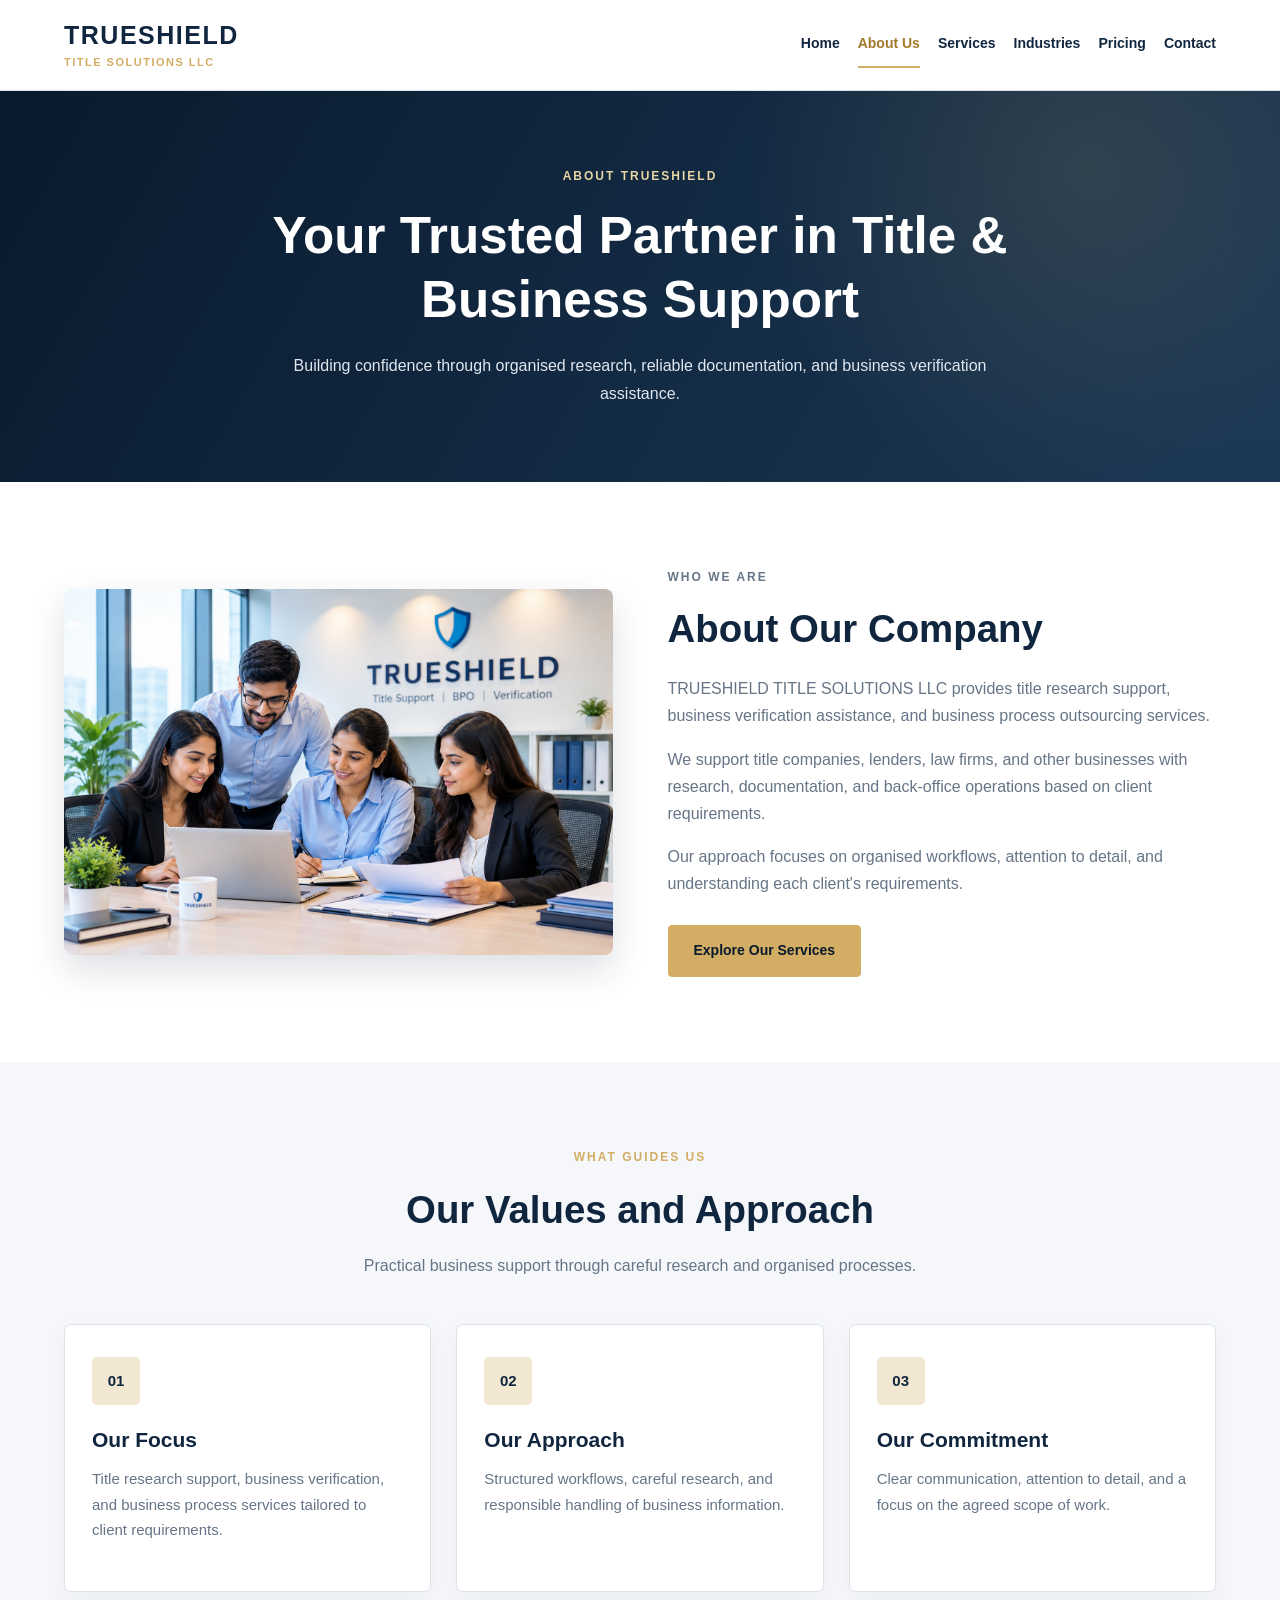
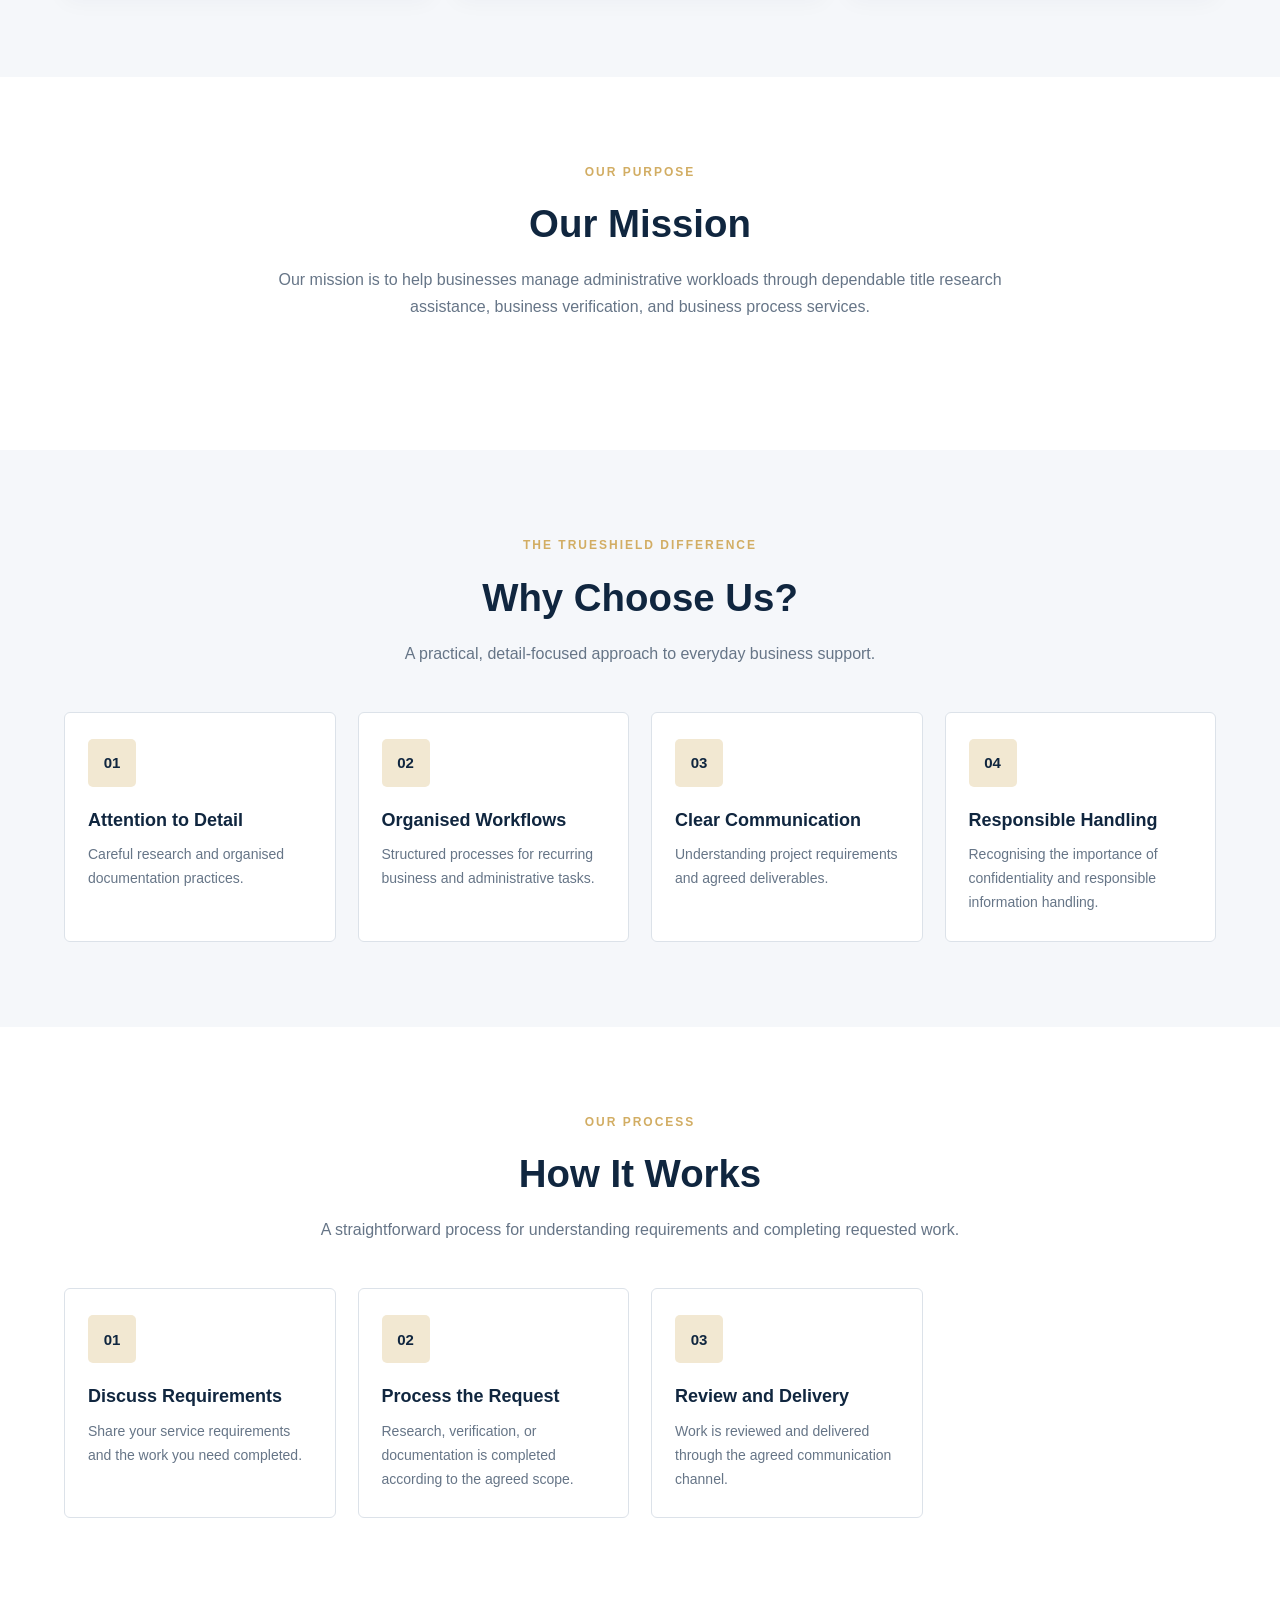
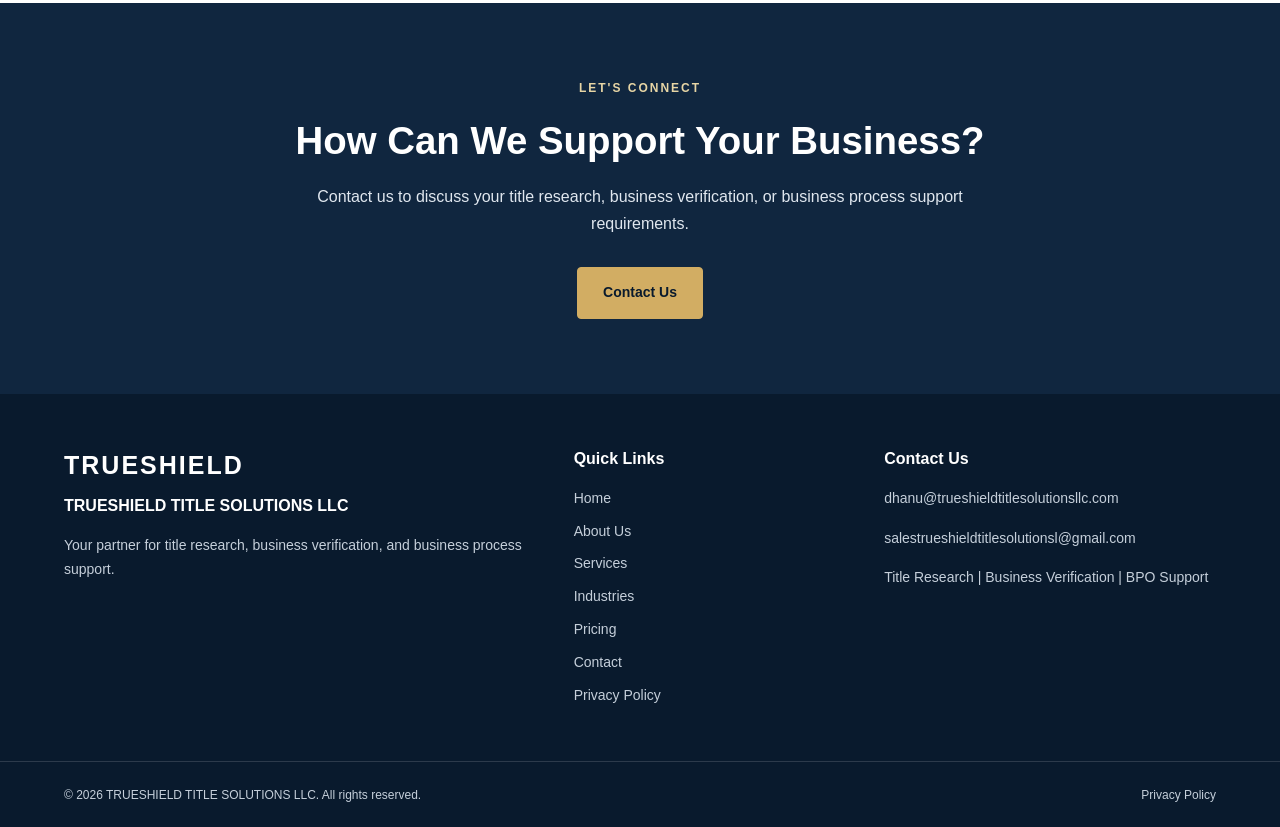
==== commit 65df8d2e: "Update about.html" ====
--- a/about.html
+++ b/about.html
@@ -1,4 +1,3 @@
-
 <!DOCTYPE html>
 <html lang="en">
 <head>
@@ -285,11 +284,19 @@
 
         <div class="footer-contact">
             <h3>Contact Us</h3>
-            <p>
-                <a href="bomcfd@gmail.com">
-                    bomcfd@gmail.com
+
+            <p>
+                <a href="mailto:dhanu@trueshieldtitlesolutionsllc.com">
+                    dhanu@trueshieldtitlesolutionsllc.com
                 </a>
             </p>
+
+            <p>
+                <a href="mailto:salestrueshieldtitlesolutionsl@gmail.com">
+                    salestrueshieldtitlesolutionsl@gmail.com
+                </a>
+            </p>
+
             <p>
                 Title Research | Business Verification | BPO Support
             </p>
